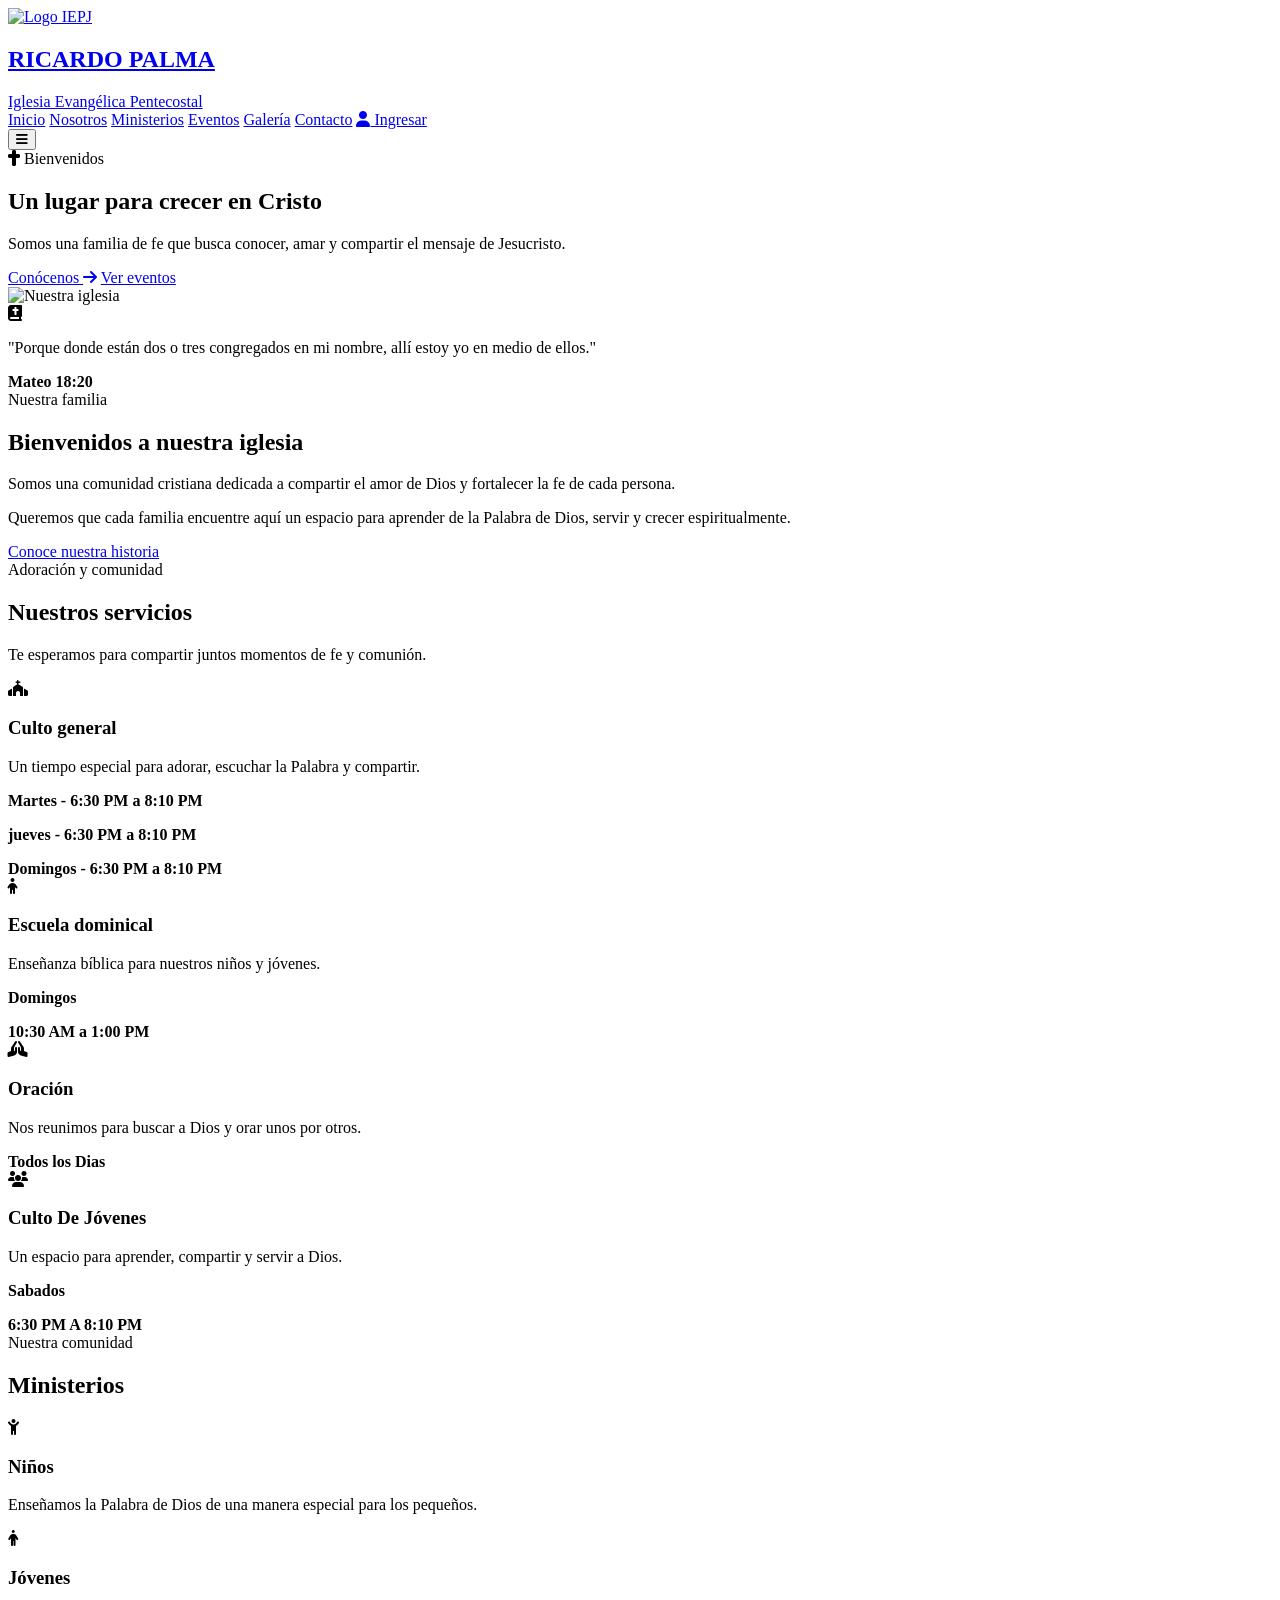
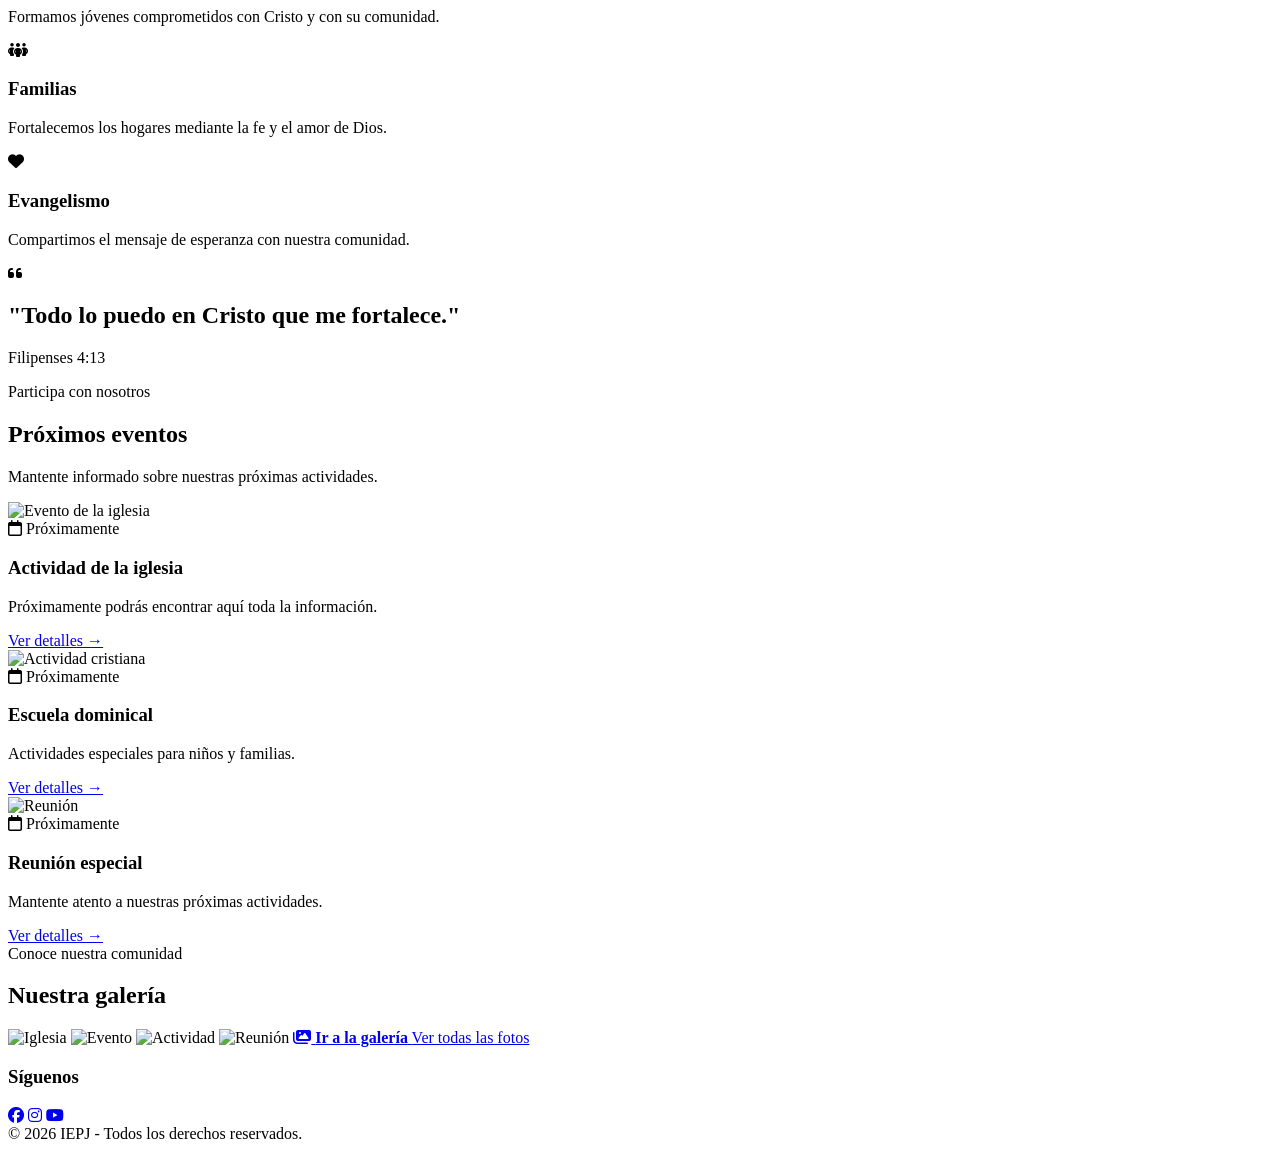
==== index.html @ bd395ccd "Add files via upload" ====
<!DOCTYPE html>
<html lang="es">
<head>
    <meta charset="UTF-8">
    <meta name="viewport" content="width=device-width, initial-scale=1.0">
    <title>IEPJ - Iglesia Evangélica Pentecostal de Jesucristo</title>
    <link rel="stylesheet" href="css/estilos.css">
    <link rel="stylesheet" href="https://cdnjs.cloudflare.com/ajax/libs/font-awesome/6.5.2/css/all.min.css">
</head>
<body>

<header class="header">
    <a href="index.html" class="logo-area">
        <img src="img/logo iepj.png" alt="Logo IEPJ">
        <div>
            <h2>RICARDO PALMA </h2>
            <span>Iglesia Evangélica Pentecostal</span>
        </div>
    </a>
    <nav class="navbar">
        <a href="index.html" class="activo">Inicio</a>
        <a href="nosotros.html">Nosotros</a>
        <a href="ministerios.html">Ministerios</a>
        <a href="eventos.html">Eventos</a>
        <a href="galeria.html">Galería</a>
        <a href="contacto.html">Contacto</a>
        <a href="login.html" class="btn-login"><i class="fa-solid fa-user"></i> Ingresar</a>
    </nav>
    <button class="menu-btn" onclick="abrirMenu()" aria-label="Abrir menú">
        <i class="fa-solid fa-bars"></i>
    </button>
</header>

<section class="hero">
    <div class="hero-contenido">
        <span class="etiqueta"><i class="fa-solid fa-cross"></i> Bienvenidos</span>
        <h1>Un lugar para <span>crecer en Cristo</span></h1>
        <p>Somos una familia de fe que busca conocer, amar y compartir el mensaje de Jesucristo.</p>
        <div class="hero-botones">
            <a href="nosotros.html" class="btn-principal">Conócenos <i class="fa-solid fa-arrow-right"></i></a>
            <a href="eventos.html" class="btn-secundario">Ver eventos</a>
        </div>
    </div>
</section>

<section class="bienvenida">
    <div class="imagen-bienvenida">
        <img src="img/iglesia.jpg" alt="Nuestra iglesia">
        <div class="tarjeta-versiculo">
            <i class="fa-solid fa-book-bible"></i>
            <p>"Porque donde están dos o tres congregados en mi nombre, allí estoy yo en medio de ellos."</p>
            <strong>Mateo 18:20</strong>
        </div>
    </div>
    <div class="texto-bienvenida">
        <span class="subtitulo">Nuestra familia</span>
        <h2>Bienvenidos a nuestra iglesia</h2>
        <p>Somos una comunidad cristiana dedicada a compartir el amor de Dios y fortalecer la fe de cada persona.</p>
        <p>Queremos que cada familia encuentre aquí un espacio para aprender de la Palabra de Dios, servir y crecer espiritualmente.</p>
        <a href="nosotros.html" class="btn-principal">Conoce nuestra historia</a>
    </div>
</section>

<section class="servicios">
    <div class="titulo-seccion">
        <span>Adoración y comunidad</span>
        <h2>Nuestros servicios</h2>
        <p>Te esperamos para compartir juntos momentos de fe y comunión.</p>
    </div>
    <div class="servicios-grid">
        <div class="servicio-card">
            <div class="icono"><i class="fa-solid fa-church"></i></div>
            <h3>Culto general</h3>
            <p>Un tiempo especial para adorar, escuchar la Palabra y compartir.</p>
            <strong>Martes - 6:30 PM a 8:10 PM</strong>
            <p></p>
            <strong>jueves - 6:30 PM a 8:10 PM</strong>
            <p></p>
            <strong>Domingos - 6:30 PM a 8:10 PM</strong>
        </div>
        <div class="servicio-card">
            <div class="icono"><i class="fa-solid fa-child"></i></div>
            <h3>Escuela dominical</h3>
            <p>Enseñanza bíblica para nuestros niños y jóvenes.</p>
            <strong>Domingos</strong>
            <p></p>
            <strong>10:30 AM a 1:00 PM</strong>
        </div>
        <div class="servicio-card">
            <div class="icono"><i class="fa-solid fa-hands-praying"></i></div>
            <h3>Oración</h3>
            <p>Nos reunimos para buscar a Dios y orar unos por otros.</p>
            <strong>Todos los Dias</strong>
        </div>
        <div class="servicio-card">
            <div class="icono"><i class="fa-solid fa-users"></i></div>
            <h3>Culto De Jóvenes</h3>
            <p>Un espacio para aprender, compartir y servir a Dios.</p>
            <strong>Sabados</strong>
            <p></p>
            <strong>6:30 PM A 8:10 PM</strong>
        </div>
    </div>
</section>

<section class="ministerios" id="ministerios">
    <div class="titulo-seccion">
        <span>Nuestra comunidad</span>
        <h2>Ministerios</h2>
    </div>
    <div class="ministerios-grid">
        <div class="ministerio-card">
            <div class="ministerio-icon"><i class="fa-solid fa-child-reaching"></i></div>
            <h3>Niños</h3>
            <p>Enseñamos la Palabra de Dios de una manera especial para los pequeños.</p>
        </div>
        <div class="ministerio-card">
            <div class="ministerio-icon"><i class="fa-solid fa-person"></i></div>
            <h3>Jóvenes</h3>
            <p>Formamos jóvenes comprometidos con Cristo y con su comunidad.</p>
        </div>
        <div class="ministerio-card">
            <div class="ministerio-icon"><i class="fa-solid fa-people-group"></i></div>
            <h3>Familias</h3>
            <p>Fortalecemos los hogares mediante la fe y el amor de Dios.</p>
        </div>
        <div class="ministerio-card">
            <div class="ministerio-icon"><i class="fa-solid fa-heart"></i></div>
            <h3>Evangelismo</h3>
            <p>Compartimos el mensaje de esperanza con nuestra comunidad.</p>
        </div>
    </div>
</section>

<section class="versiculo">
    <div class="versiculo-contenido">
        <i class="fa-solid fa-quote-left"></i>
        <h2>"Todo lo puedo en Cristo que me fortalece."</h2>
        <p>Filipenses 4:13</p>
    </div>
</section>

<section class="eventos" id="eventos">
    <div class="titulo-seccion">
        <span>Participa con nosotros</span>
        <h2>Próximos eventos</h2>
        <p>Mantente informado sobre nuestras próximas actividades.</p>
    </div>
    <div class="eventos-grid">
        <article class="evento-card">
            <img src="img/evento1.jpg" alt="Evento de la iglesia">
            <div class="evento-info">
                <span class="fecha"><i class="fa-regular fa-calendar"></i> Próximamente</span>
                <h3>Actividad de la iglesia</h3>
                <p>Próximamente podrás encontrar aquí toda la información.</p>
                <a href="eventos.html">Ver detalles →</a>
            </div>
        </article>
        <article class="evento-card">
            <img src="img/evento2.jpg" alt="Actividad cristiana">
            <div class="evento-info">
                <span class="fecha"><i class="fa-regular fa-calendar"></i> Próximamente</span>
                <h3>Escuela dominical</h3>
                <p>Actividades especiales para niños y familias.</p>
                <a href="eventos.html">Ver detalles →</a>
            </div>
        </article>
        <article class="evento-card">
            <img src="img/evento3.jpg" alt="Reunión">
            <div class="evento-info">
                <span class="fecha"><i class="fa-regular fa-calendar"></i> Próximamente</span>
                <h3>Reunión especial</h3>
                <p>Mantente atento a nuestras próximas actividades.</p>
                <a href="eventos.html">Ver detalles →</a>
            </div>
        </article>
    </div>
</section>

<section class="galeria" id="galeria">
    <div class="titulo-seccion">
        <span>Conoce nuestra comunidad</span>
        <h2>Nuestra galería</h2>
    </div>
    <div class="galeria-grid">
        <img src="img/iglesia.jpg" alt="Iglesia">
        <img src="img/evento1.jpg" alt="Evento">
        <img src="img/evento2.jpg" alt="Actividad">
        <img src="img/evento3.jpg" alt="Reunión">
        <a href="galeria.html" class="galeria-mas">
            <i class="fa-solid fa-images"></i>
            <strong>Ir a la galería</strong>
            <span>Ver todas las fotos</span>
        </a>
    </div>
</section>


<footer>
    <div class="footer-contenido">
        
       
        <div class="footer-redes">
            <h3>Síguenos</h3>
            <div>
                <a href="#" aria-label="Facebook"><i class="fa-brands fa-facebook"></i></a>
                <a href="#" aria-label="Instagram"><i class="fa-brands fa-instagram"></i></a>
                <a href="#" aria-label="YouTube"><i class="fa-brands fa-youtube"></i></a>
            </div>
        </div>
    </div>
    <div class="copyright">© 2026 IEPJ - Todos los derechos reservados.</div>
</footer>

<script src="js/script.js"></script>
</body>
</html>
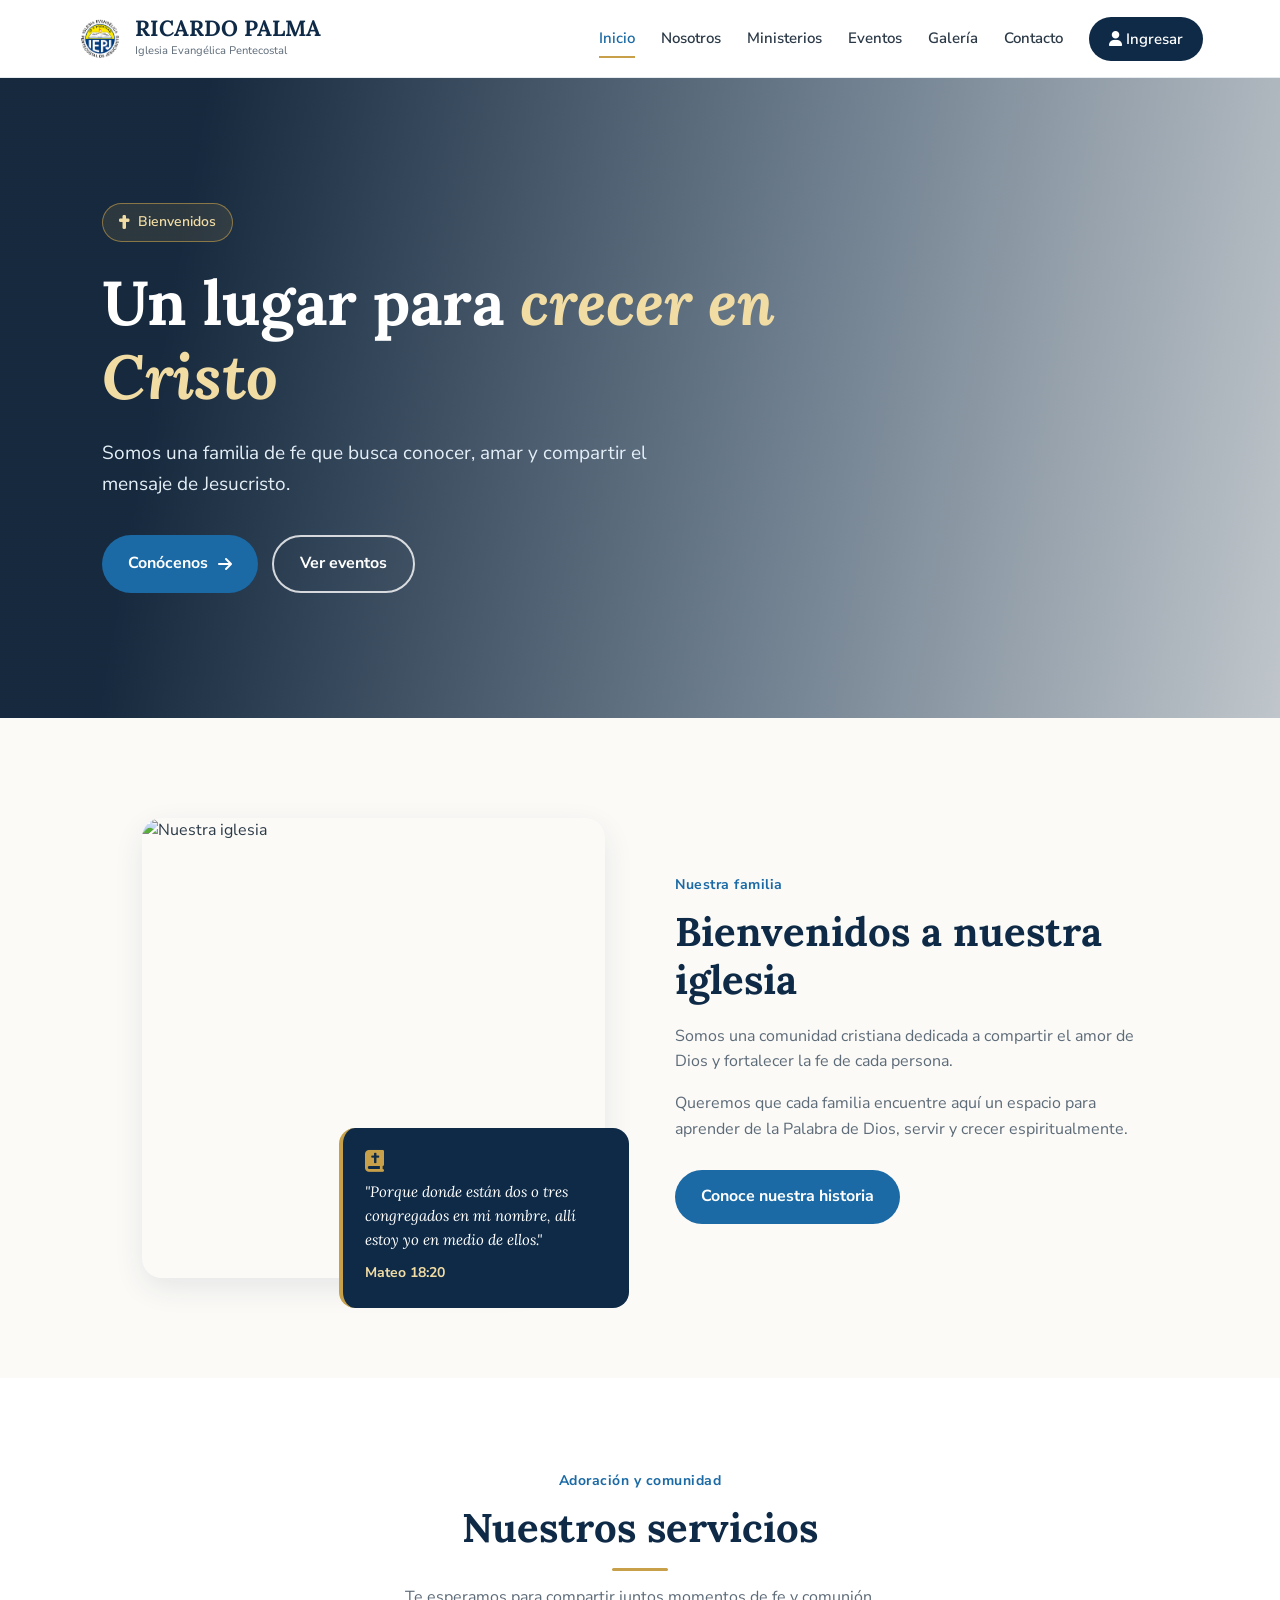
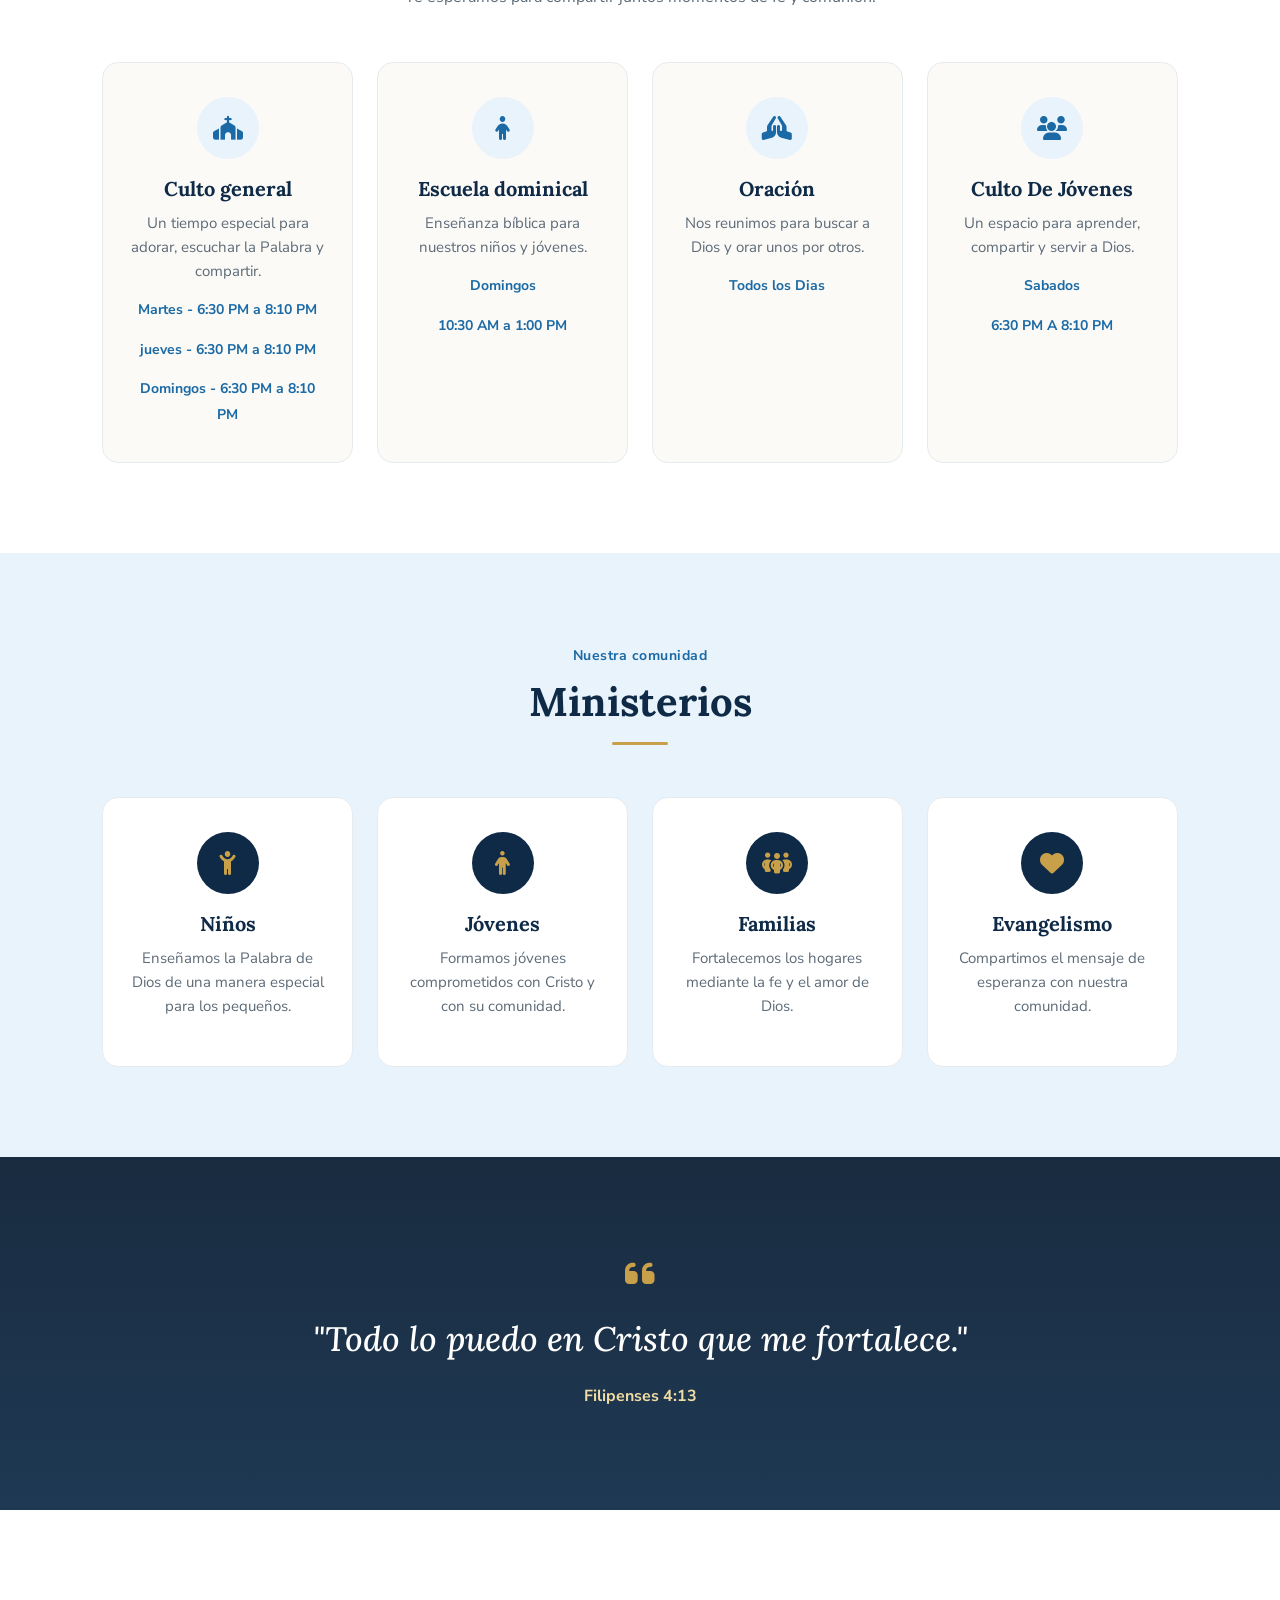
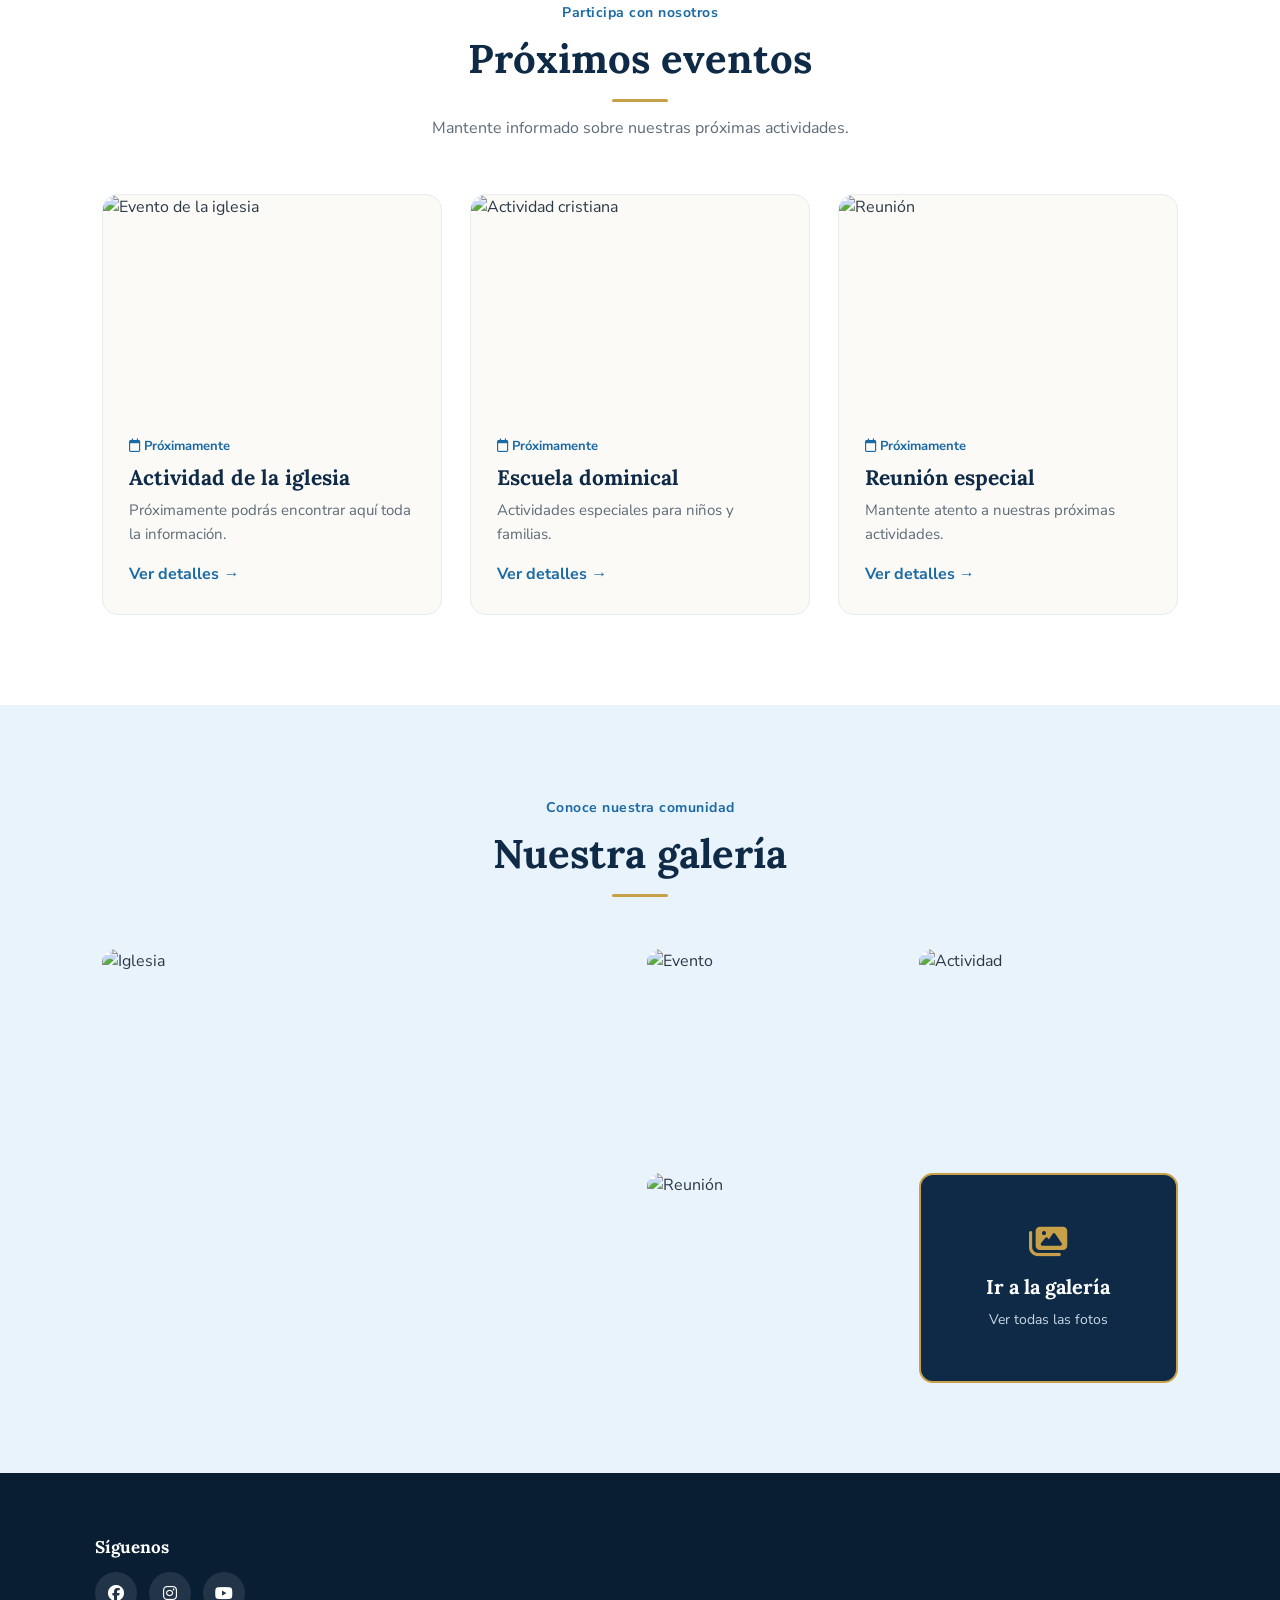
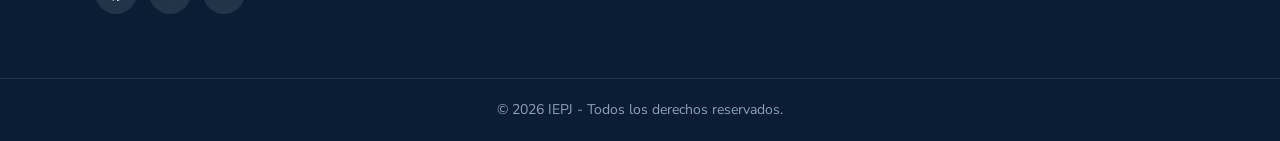
==== commit 02b0a781: "Update index.html" ====
--- a/index.html
+++ b/index.html
@@ -20,7 +20,7 @@
     <nav class="navbar">
         <a href="index.html" class="activo">Inicio</a>
         <a href="nosotros.html">Nosotros</a>
-        <a href="ministerios.html">Ministerios</a>
+        <a href="ministerio.html">Ministerios</a>
         <a href="eventos.html">Eventos</a>
         <a href="galeria.html">Galería</a>
         <a href="contacto.html">Contacto</a>
@@ -214,4 +214,4 @@
 
 <script src="js/script.js"></script>
 </body>
-</html>+</html>
--- a/css/estilos.css
+++ b/css/estilos.css
@@ -0,0 +1,228 @@
+@import url("https://fonts.googleapis.com/css2?family=Lora:wght@500;600;700&family=Nunito+Sans:wght@400;600;700&display=swap");
+
+:root {
+    --navy: #0e2a47;
+    --azul: #1b6aa5;
+    --cielo: #e9f3fb;
+    --oro: #c8a04a;
+    --texto: #2b3947;
+    --suave: #5d6b78;
+    --fondo: #fbfaf7;
+    --serif: "Lora", Georgia, serif;
+    --sans: "Nunito Sans", Arial, sans-serif;
+    --sombra: 0 10px 30px rgba(14, 42, 71, .09);
+}
+
+* { margin: 0; padding: 0; box-sizing: border-box; }
+html { scroll-behavior: smooth; scroll-padding-top: 90px; }
+body { font-family: var(--sans); background: var(--fondo); color: var(--texto); line-height: 1.6; }
+img { max-width: 100%; display: block; }
+a { text-decoration: none; color: inherit; }
+h1, h2, h3, footer h2, footer h3 { font-family: var(--serif); color: var(--navy); line-height: 1.2; }
+:focus-visible { outline: 3px solid var(--oro); outline-offset: 3px; }
+
+/* ===== HEADER ===== */
+.header {
+    position: sticky; top: 0; z-index: 1000;
+    height: 78px; padding: 0 6%;
+    display: flex; align-items: center; justify-content: space-between;
+    background: rgba(255, 255, 255, .96);
+    backdrop-filter: blur(8px);
+    border-bottom: 1px solid #e6ebf0;
+    transition: box-shadow .3s;
+}
+.header.scroll { box-shadow: 0 6px 24px rgba(14, 42, 71, .1); }
+.logo-area, .logo { display: flex; align-items: center; gap: 12px; }
+.logo-area img, .logo img { width: 46px; height: 46px; object-fit: contain; }
+.logo-area h2, .logo strong { font-family: var(--serif); font-size: 22px; color: var(--navy); display: block; line-height: 1; }
+.logo-area span, .logo span { font-size: 11px; color: var(--suave); display: block; margin-top: 3px; }
+
+.navbar, nav { display: flex; align-items: center; gap: 26px; }
+nav a { font-size: 15px; font-weight: 600; color: var(--texto); padding: 6px 0; border-bottom: 2px solid transparent; transition: .25s; }
+nav a:hover, nav a.activo { color: var(--azul); border-bottom-color: var(--oro); }
+nav a.btn-login { background: var(--navy); color: #fff; padding: 10px 20px; border-radius: 999px; border: 0; }
+nav a.btn-login:hover { background: var(--azul); color: #fff; }
+.menu-btn { display: none; border: 0; background: none; font-size: 26px; color: var(--navy); cursor: pointer; }
+
+/* ===== BOTONES ===== */
+.btn-principal, .btn-secundario, .btn-blanco {
+    display: inline-flex; align-items: center; gap: 10px;
+    padding: 14px 26px; border-radius: 999px; font-weight: 700; cursor: pointer; transition: .25s;
+}
+.btn-principal { background: var(--azul); color: #fff; border: 0; }
+.btn-principal:hover { background: var(--navy); transform: translateY(-2px); }
+.btn-secundario { border: 2px solid rgba(255, 255, 255, .8); color: #fff; }
+.btn-secundario:hover { background: #fff; color: var(--navy); }
+.btn-blanco { background: #fff; color: var(--navy); }
+.btn-blanco:hover { background: var(--oro); color: #fff; }
+
+/* ===== HERO ===== */
+.hero {
+    min-height: 640px; display: flex; align-items: center; padding: 100px 8%;
+    background: linear-gradient(100deg, rgba(8, 28, 50, .94) 15%, rgba(14, 42, 71, .6) 60%, rgba(14, 42, 71, .25)),
+                url("../img/portada.jpg") center / cover;
+}
+.hero-contenido { max-width: 700px; color: #fff; animation: entrada .9s ease both; }
+.etiqueta { display: inline-flex; align-items: center; gap: 8px; padding: 7px 16px; border-radius: 999px; font-size: 14px; font-weight: 600; color: #f1dca4; border: 1px solid rgba(200, 160, 74, .6); background: rgba(200, 160, 74, .12); }
+.hero h1 { color: #fff; font-size: clamp(38px, 6vw, 62px); margin: 24px 0; }
+.hero h1 span { color: #f1dca4; font-style: italic; }
+.hero p { font-size: 19px; max-width: 580px; color: #e4eef7; }
+.hero-botones { display: flex; flex-wrap: wrap; gap: 14px; margin-top: 36px; }
+@keyframes entrada { from { opacity: 0; transform: translateY(24px); } to { opacity: 1; transform: none; } }
+
+/* ===== TÍTULOS DE SECCIÓN ===== */
+.titulo-seccion { max-width: 720px; margin: 0 auto 52px; text-align: center; }
+.titulo-seccion span, .subtitulo { color: var(--azul); font-weight: 700; font-size: 14px; letter-spacing: .5px; }
+.titulo-seccion h2 { font-size: clamp(30px, 4vw, 40px); margin: 10px 0 14px; }
+.titulo-seccion h2::after { content: ""; display: block; width: 56px; height: 3px; background: var(--oro); margin: 16px auto 0; border-radius: 2px; }
+.titulo-seccion p { color: var(--suave); }
+
+.servicios, .ministerios, .eventos, .galeria, .seccion { padding: 90px 8%; }
+.servicios, .eventos { background: #fff; }
+.ministerios, .galeria { background: var(--cielo); }
+
+/* ===== BIENVENIDA / NOSOTROS ===== */
+.bienvenida { max-width: 1200px; margin: auto; padding: 100px 8%; display: grid; grid-template-columns: 1fr 1fr; gap: 70px; align-items: center; }
+.imagen-bienvenida { position: relative; }
+.imagen-bienvenida > img { width: 100%; height: 460px; object-fit: cover; border-radius: 20px 20px 90px 20px; box-shadow: var(--sombra); }
+.tarjeta-versiculo { position: absolute; right: -24px; bottom: -30px; max-width: 290px; padding: 22px; background: var(--navy); color: #fff; border-radius: 16px; border-left: 4px solid var(--oro); }
+.tarjeta-versiculo i { color: var(--oro); font-size: 22px; margin-bottom: 8px; }
+.tarjeta-versiculo p { font-family: var(--serif); font-style: italic; font-size: 15px; margin-bottom: 8px; }
+.tarjeta-versiculo strong { color: #f1dca4; font-size: 14px; }
+.texto-bienvenida h2 { font-size: clamp(30px, 4vw, 40px); margin: 10px 0 20px; }
+.texto-bienvenida p { color: var(--suave); margin-bottom: 16px; max-width: 520px; }
+.texto-bienvenida .btn-principal { margin-top: 12px; }
+
+/* ===== SERVICIOS ===== */
+.servicios-grid, .ministerios-grid { max-width: 1150px; margin: auto; display: grid; grid-template-columns: repeat(4, 1fr); gap: 24px; }
+.servicio-card, .ministerio-card { background: var(--fondo); padding: 34px 26px; border-radius: 16px; border: 1px solid #e6ebf0; text-align: center; transition: .3s; }
+.ministerio-card { background: #fff; }
+.servicio-card:hover, .ministerio-card:hover { transform: translateY(-6px); box-shadow: var(--sombra); border-color: var(--oro); }
+.icono, .ministerio-icon, .icono-ministerio { display: flex; align-items: center; justify-content: center; width: 62px; height: 62px; margin: 0 auto 18px; border-radius: 50%; background: var(--cielo); color: var(--azul); font-size: 24px; }
+.ministerio-card .ministerio-icon { background: var(--navy); color: var(--oro); }
+.servicio-card h3, .ministerio-card h3 { font-size: 20px; margin-bottom: 10px; }
+.servicio-card p, .ministerio-card p { color: var(--suave); font-size: 15px; margin-bottom: 14px; }
+.servicio-card strong { color: var(--azul); font-size: 14px; }
+
+/* ===== VERSÍCULO ===== */
+.versiculo { padding: 100px 8%; text-align: center; color: #fff; background: linear-gradient(rgba(8, 28, 50, .93), rgba(14, 42, 71, .93)), url("../img/iglesia.jpg") center / cover fixed; }
+.versiculo-contenido, .versiculo > h2 { max-width: 840px; margin-inline: auto; }
+.versiculo i { font-size: 34px; color: var(--oro); margin-bottom: 22px; }
+.versiculo h2 { color: #fff; font-size: clamp(24px, 3.5vw, 34px); font-style: italic; font-weight: 500; line-height: 1.5; }
+.versiculo p { margin-top: 20px; color: #f1dca4; font-weight: 700; }
+
+/* ===== EVENTOS ===== */
+.eventos-grid { max-width: 1150px; margin: auto; display: grid; grid-template-columns: repeat(3, 1fr); gap: 28px; }
+.evento-card { background: var(--fondo); border-radius: 16px; overflow: hidden; border: 1px solid #e6ebf0; transition: .3s; display: flex; flex-direction: column; }
+.evento-card:hover { box-shadow: var(--sombra); transform: translateY(-5px); }
+.evento-card img { width: 100%; height: 215px; object-fit: cover; }
+.evento-info { padding: 26px; display: flex; flex-direction: column; flex: 1; }
+.fecha { color: var(--azul); font-size: 13px; font-weight: 700; }
+.evento-info h3 { font-size: 21px; margin: 8px 0; }
+.evento-info p { color: var(--suave); font-size: 15px; margin-bottom: 16px; }
+.evento-info a { margin-top: auto; color: var(--azul); font-weight: 700; }
+.evento-info a:hover { color: var(--navy); }
+
+/* ===== GALERÍA ===== */
+.galeria-grid { max-width: 1150px; margin: auto; display: grid; grid-template-columns: repeat(4, 1fr); grid-auto-rows: 210px; gap: 14px; }
+.galeria-grid img { width: 100%; height: 100%; object-fit: cover; border-radius: 14px; transition: .35s; }
+.galeria-grid img:first-child { grid-column: span 2; grid-row: span 2; }
+.galeria-grid img:hover { transform: scale(1.02); box-shadow: var(--sombra); }
+
+/* ===== CONTACTO ===== */
+.contacto { padding: 90px 8%; background: var(--navy); color: #fff; }
+.contacto-contenido { max-width: 1100px; margin: auto; display: grid; grid-template-columns: 1fr 1fr; gap: 60px; align-items: center; }
+.contacto .subtitulo { color: var(--oro); }
+.contacto h2 { color: #fff; font-size: clamp(30px, 4vw, 40px); margin: 10px 0 16px; }
+.contacto p { color: #c9d8e6; max-width: 480px; }
+.contacto-datos { display: grid; gap: 14px; }
+.contacto-datos > div { display: flex; align-items: center; gap: 16px; padding: 16px 20px; border-radius: 14px; background: rgba(255, 255, 255, .07); border: 1px solid rgba(255, 255, 255, .12); }
+.contacto-datos i { width: 42px; height: 42px; flex-shrink: 0; display: flex; align-items: center; justify-content: center; border-radius: 50%; background: var(--oro); color: var(--navy); }
+
+/* ===== PÁGINA DE MINISTERIOS ===== */
+.titulo-pagina { min-height: 380px; display: flex; align-items: center; justify-content: center; text-align: center; padding: 80px 20px; color: #fff; background: linear-gradient(rgba(8, 28, 50, .88), rgba(14, 42, 71, .8)), url("../img/iglesia.jpg") center / cover; }
+.titulo-pagina > div { max-width: 780px; animation: entrada .9s ease both; }
+.titulo-pagina span { color: #f1dca4; font-weight: 700; }
+.titulo-pagina h1 { color: #fff; font-size: clamp(36px, 6vw, 54px); margin: 14px 0; }
+.titulo-pagina p { font-size: 18px; color: #e4eef7; }
+.grid-ministerios { max-width: 1200px; margin: auto; display: grid; grid-template-columns: repeat(4, 1fr); gap: 26px; }
+.card-ministerio { display: flex; flex-direction: column; background: #fff; border-radius: 16px; overflow: hidden; border: 1px solid #e6ebf0; transition: .3s; }
+.card-ministerio:hover { transform: translateY(-6px); box-shadow: var(--sombra); }
+.card-ministerio > img { width: 100%; height: 200px; object-fit: cover; }
+.card-ministerio > div { padding: 24px; display: flex; flex-direction: column; flex: 1; }
+.icono-ministerio { width: 48px; height: 48px; margin: 0 0 14px; font-size: 19px; }
+.card-ministerio h3 { font-size: 19px; margin-bottom: 10px; }
+.card-ministerio p { color: var(--suave); font-size: 15px; margin-bottom: 18px; }
+.card-ministerio a { margin-top: auto; color: var(--azul); font-weight: 700; }
+.card-ministerio a:hover { color: var(--navy); }
+.llamada { padding: 90px 20px; text-align: center; color: #fff; background: linear-gradient(135deg, var(--navy), var(--azul)); }
+.llamada h2 { color: #fff; font-size: clamp(28px, 4vw, 38px); margin-bottom: 12px; }
+.llamada p { margin-bottom: 28px; font-size: 18px; color: #e4eef7; }
+
+/* ===== FOOTER ===== */
+footer { background: #091d33; color: #fff; }
+.footer-contenido, .footer-grid { max-width: 1150px; margin: auto; padding: 64px 30px; display: grid; grid-template-columns: 2fr 1fr 1fr; gap: 50px; }
+footer h2, footer h3 { color: #fff; font-size: 24px; margin-bottom: 14px; }
+footer h4 { margin-bottom: 14px; }
+footer h3.sub, .footer-links h3, .footer-redes h3 { font-size: 17px; }
+footer p, .footer-links a, .footer-grid a { color: #b7c7d7; }
+.footer-links a, .footer-grid a { display: block; margin-bottom: 10px; transition: .25s; }
+.footer-links a:hover, .footer-grid a:hover { color: var(--oro); }
+.footer-redes div { display: flex; gap: 12px; }
+.footer-redes a { width: 42px; height: 42px; display: flex; align-items: center; justify-content: center; border-radius: 50%; background: rgba(255, 255, 255, .1); color: #fff; transition: .25s; }
+.footer-redes a:hover { background: var(--oro); color: var(--navy); }
+.copyright, .footer-bottom { padding: 20px; text-align: center; font-size: 14px; color: #8fa3b6; border-top: 1px solid rgba(255, 255, 255, .1); }
+
+/* ===== RESPONSIVE ===== */
+@media (max-width: 1100px) {
+    .servicios-grid, .ministerios-grid, .grid-ministerios { grid-template-columns: repeat(2, 1fr); }
+    .navbar, nav { gap: 18px; }
+}
+@media (max-width: 900px) {
+    .menu-btn { display: block; }
+    .navbar, nav { display: none; position: absolute; top: 78px; left: 0; width: 100%; padding: 24px 6%; gap: 18px; flex-direction: column; align-items: flex-start; background: #fff; border-bottom: 1px solid #e6ebf0; box-shadow: 0 14px 24px rgba(14, 42, 71, .1); }
+    .navbar.mostrar, nav.mostrar { display: flex; }
+    .bienvenida, .contacto-contenido { grid-template-columns: 1fr; gap: 50px; }
+    .imagen-bienvenida > img { height: 340px; }
+    .tarjeta-versiculo { right: 10px; bottom: -34px; }
+    .eventos-grid { grid-template-columns: 1fr; }
+    .footer-contenido, .footer-grid { grid-template-columns: 1fr; gap: 34px; }
+    .versiculo { background-attachment: scroll; }
+}
+@media (max-width: 600px) {
+    .header { padding: 0 20px; }
+    .logo-area span, .logo span { display: none; }
+    .hero { padding: 80px 24px; min-height: 560px; }
+    .hero p { font-size: 17px; }
+    .servicios, .ministerios, .eventos, .galeria, .seccion, .contacto { padding: 64px 20px; }
+    .bienvenida { padding: 64px 20px; }
+    .servicios-grid, .ministerios-grid, .grid-ministerios { grid-template-columns: 1fr; }
+    .galeria-grid { grid-template-columns: 1fr 1fr; grid-auto-rows: 150px; }
+}
+@media (prefers-reduced-motion: reduce) {
+    * { animation: none !important; transition: none !important; scroll-behavior: auto !important; }
+}
+
+/* ===== HERO DE PÁGINAS INTERNAS ===== */
+.hero-interna { min-height: 380px; padding: 80px 8%; }
+.hero-interna h1 { margin: 20px 0 14px; }
+
+/* ===== GALERÍA: CUADRO "IR A LA GALERÍA" (INICIO) ===== */
+.galeria-mas { display: flex; flex-direction: column; align-items: center; justify-content: center; gap: 6px; text-align: center; padding: 16px; border-radius: 14px; background: var(--navy); color: #fff; border: 2px solid var(--oro); transition: .3s; }
+.galeria-mas i { font-size: 34px; color: var(--oro); margin-bottom: 6px; }
+.galeria-mas strong { font-family: var(--serif); font-size: 20px; }
+.galeria-mas span { font-size: 14px; color: #c9d8e6; }
+.galeria-mas:hover { background: var(--azul); transform: translateY(-4px); box-shadow: var(--sombra); }
+
+/* ===== PÁGINA GALERÍA ===== */
+.galeria-pagina { max-width: 1200px; margin: auto; columns: 3 280px; column-gap: 18px; }
+.galeria-pagina figure { position: relative; break-inside: avoid; margin-bottom: 18px; overflow: hidden; border-radius: 14px; cursor: zoom-in; background: #fff; }
+.galeria-pagina img { width: 100%; height: auto; transition: transform .4s; }
+.galeria-pagina figure:hover img { transform: scale(1.04); }
+.galeria-pagina figcaption { position: absolute; left: 0; right: 0; bottom: 0; padding: 30px 16px 12px; color: #fff; font-size: 14px; font-weight: 600; background: linear-gradient(transparent, rgba(8, 28, 50, .85)); opacity: 0; transition: .3s; }
+.galeria-pagina figure:hover figcaption { opacity: 1; }
+
+.visor { position: fixed; inset: 0; z-index: 2000; display: none; align-items: center; justify-content: center; padding: 30px; background: rgba(8, 28, 50, .92); }
+.visor.abierto { display: flex; }
+.visor img { max-width: 100%; max-height: 90vh; border-radius: 10px; box-shadow: 0 20px 60px rgba(0, 0, 0, .5); }
+.visor-cerrar { position: absolute; top: 20px; right: 24px; border: 0; background: none; color: #fff; font-size: 30px; cursor: pointer; }
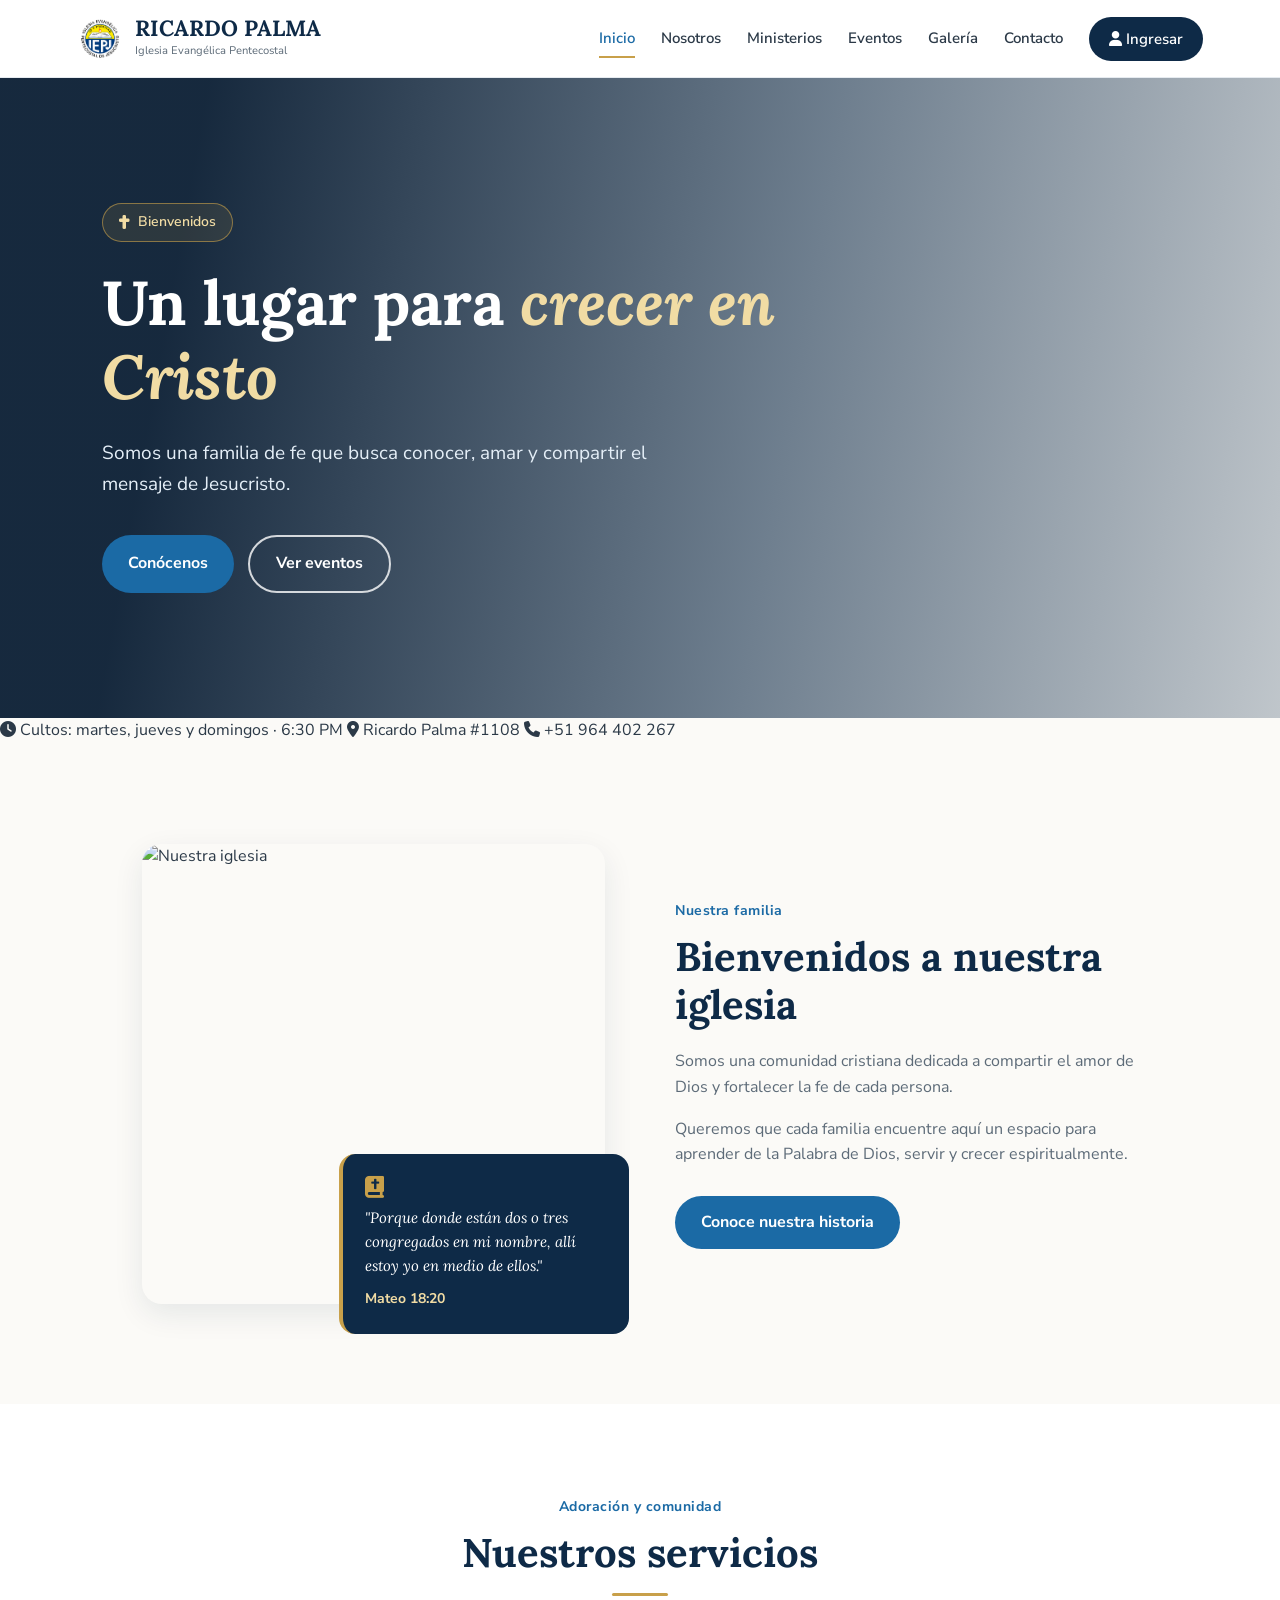
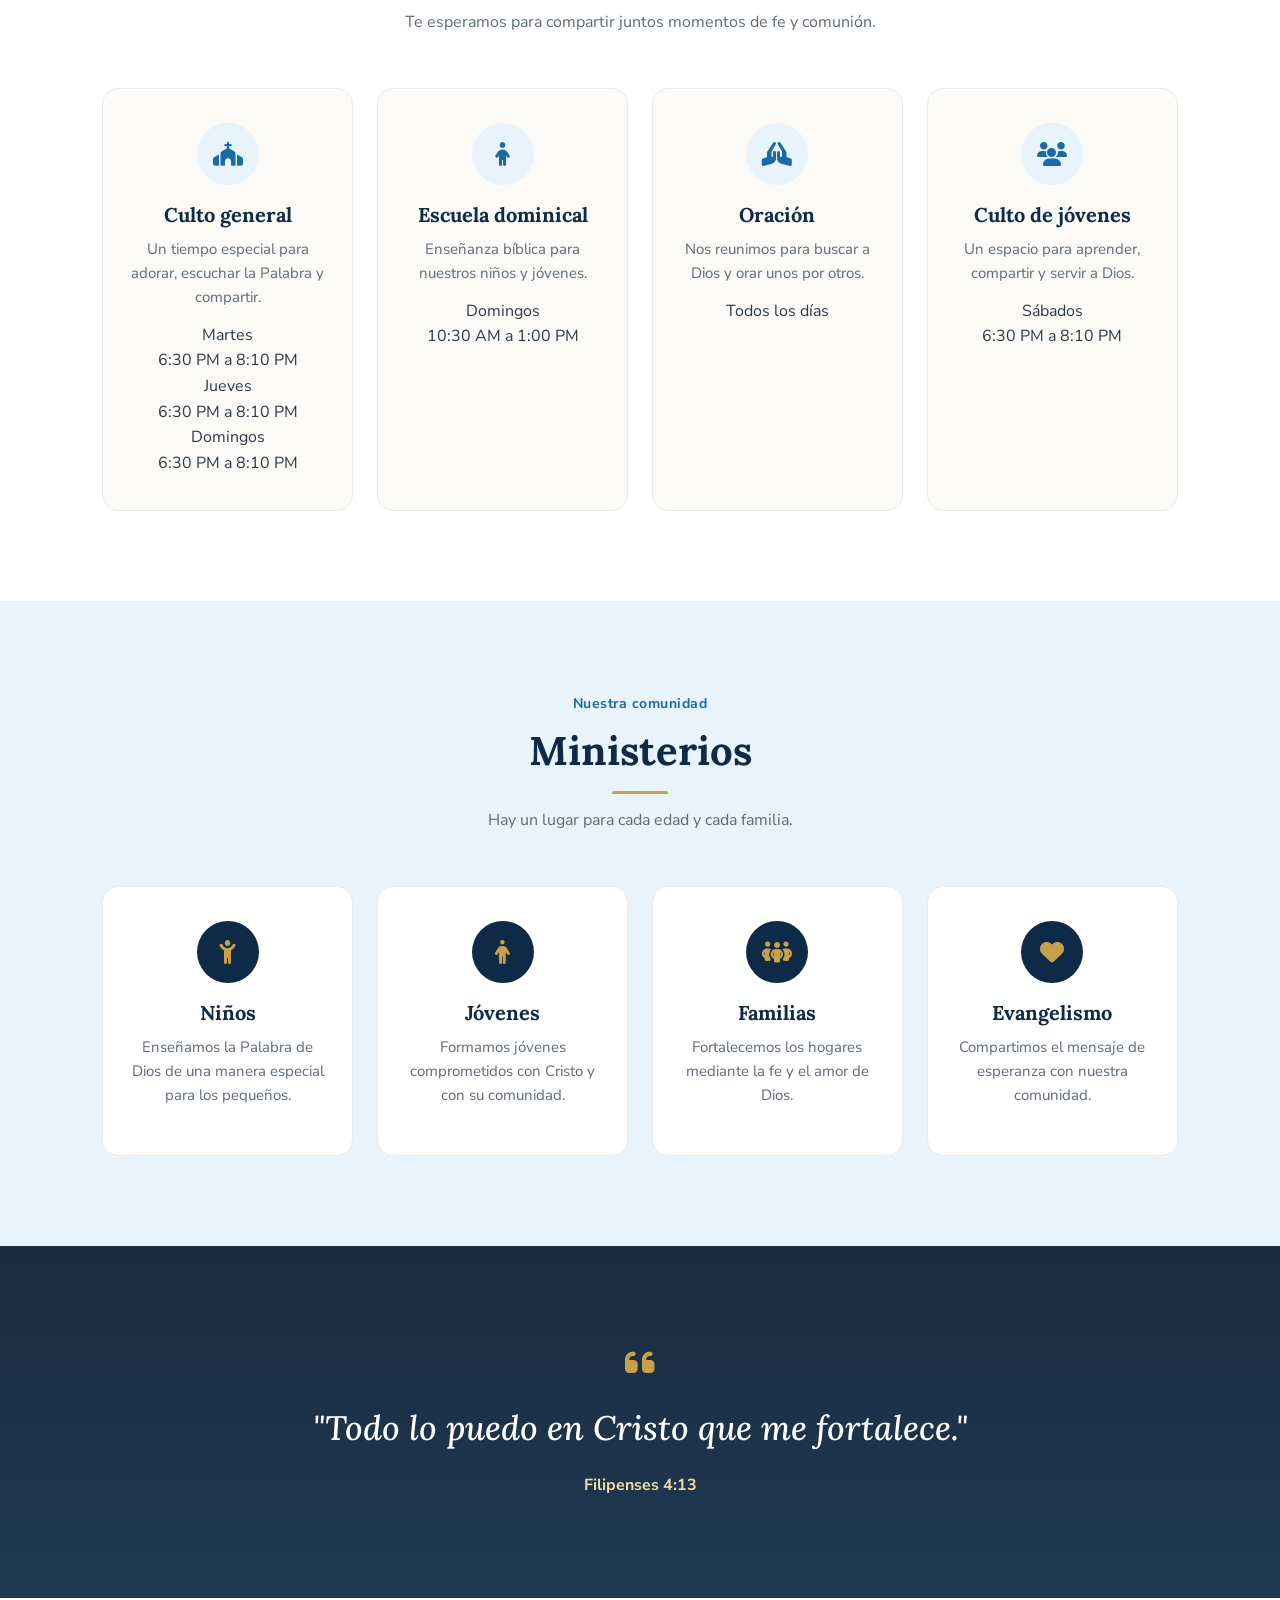
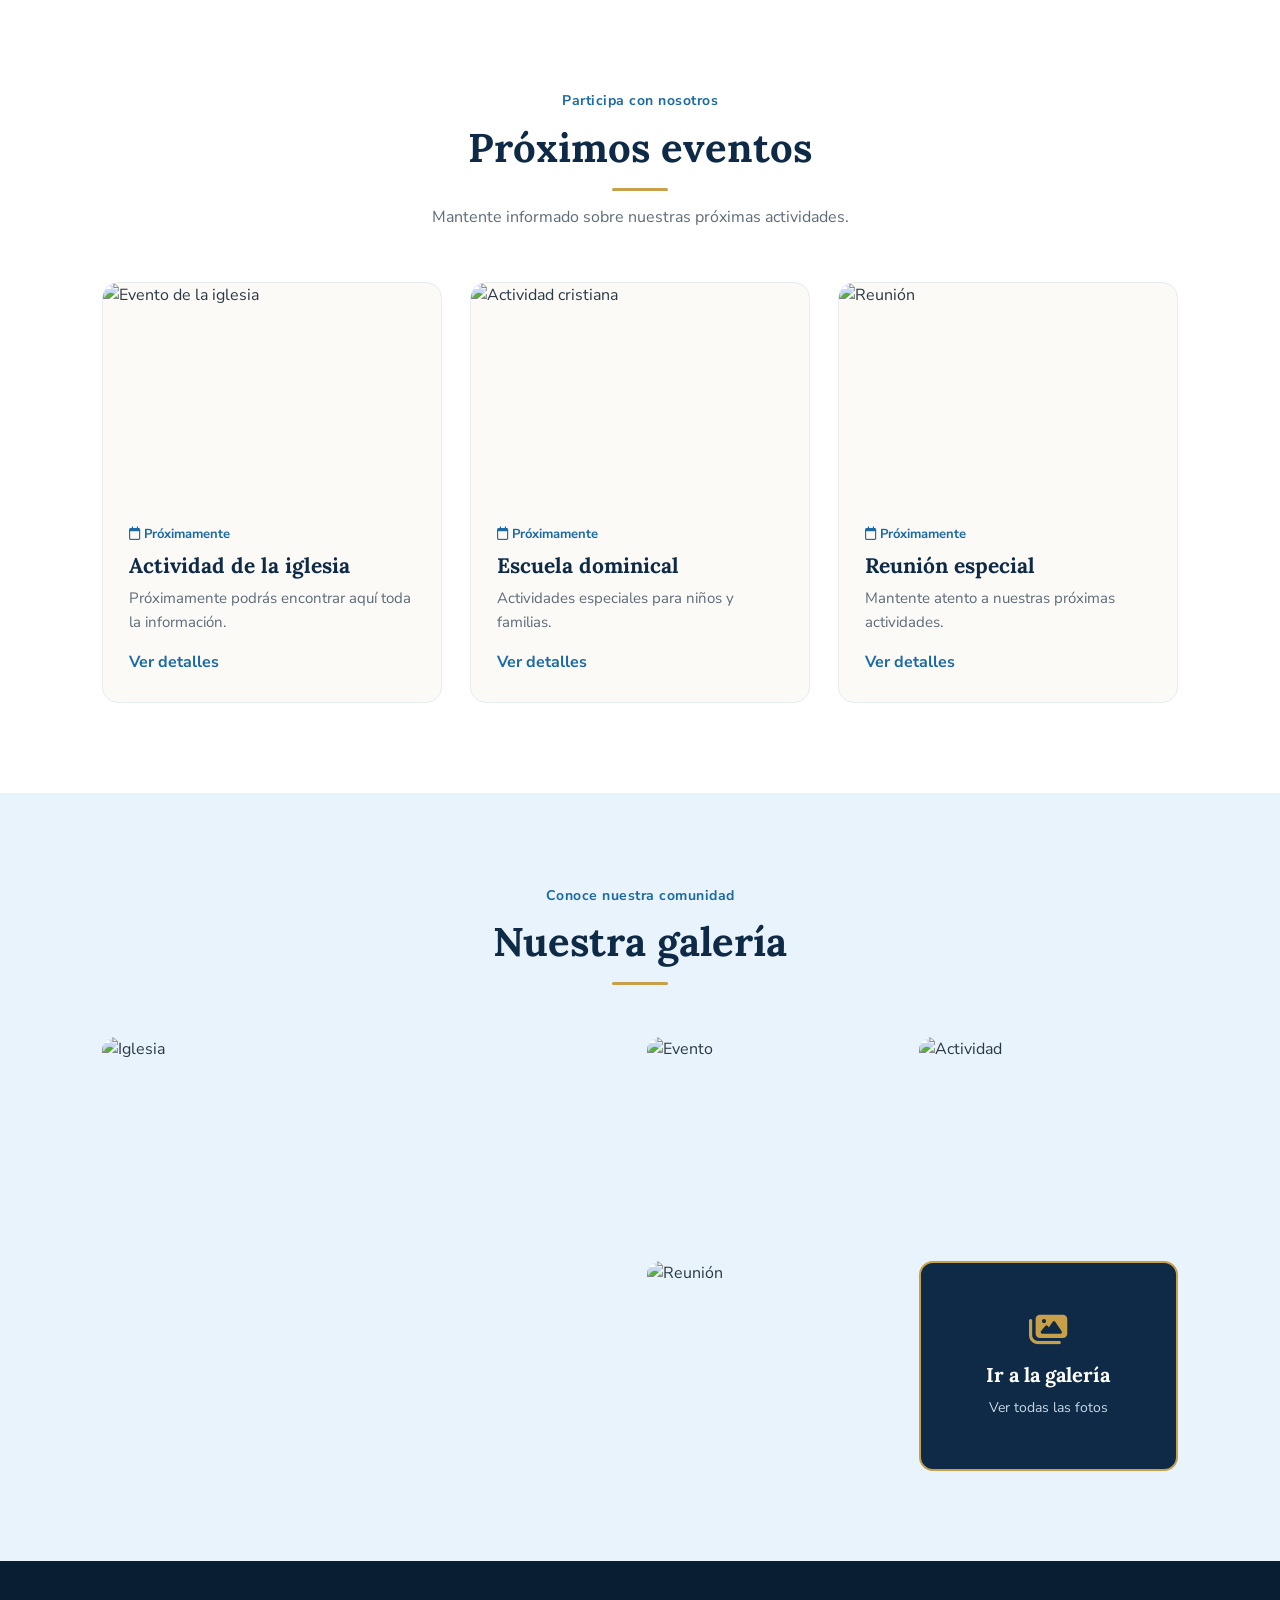
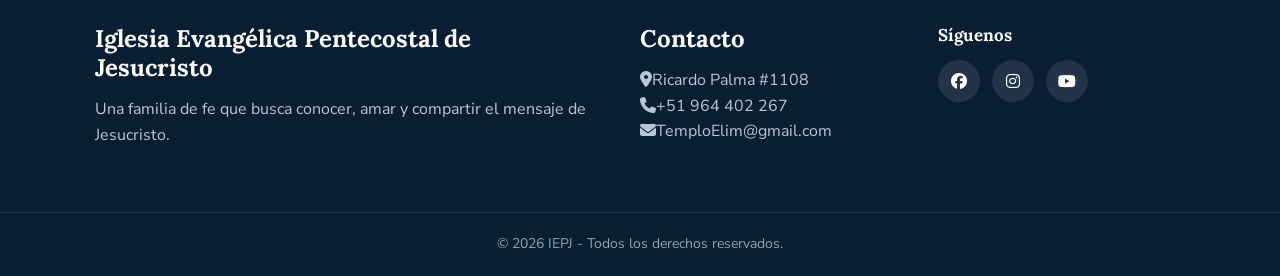
==== commit 53513365: "Add files via upload" ====
--- a/index.html
+++ b/index.html
@@ -3,6 +3,7 @@
 <head>
     <meta charset="UTF-8">
     <meta name="viewport" content="width=device-width, initial-scale=1.0">
+    <meta name="description" content="Iglesia Evangélica Pentecostal de Jesucristo, Ricardo Palma. Cultos, ministerios, eventos y galería.">
     <title>IEPJ - Iglesia Evangélica Pentecostal de Jesucristo</title>
     <link rel="stylesheet" href="css/estilos.css">
     <link rel="stylesheet" href="https://cdnjs.cloudflare.com/ajax/libs/font-awesome/6.5.2/css/all.min.css">
@@ -13,12 +14,12 @@
     <a href="index.html" class="logo-area">
         <img src="img/logo iepj.png" alt="Logo IEPJ">
         <div>
-            <h2>RICARDO PALMA </h2>
+            <h2>RICARDO PALMA</h2>
             <span>Iglesia Evangélica Pentecostal</span>
         </div>
     </a>
-    <nav class="navbar">
-        <a href="index.html" class="activo">Inicio</a>
+    <nav class="navbar" id="menuPrincipal">
+        <a href="index.html" class="activo" aria-current="page">Inicio</a>
         <a href="nosotros.html">Nosotros</a>
         <a href="ministerio.html">Ministerios</a>
         <a href="eventos.html">Eventos</a>
@@ -26,7 +27,7 @@
         <a href="contacto.html">Contacto</a>
         <a href="login.html" class="btn-login"><i class="fa-solid fa-user"></i> Ingresar</a>
     </nav>
-    <button class="menu-btn" onclick="abrirMenu()" aria-label="Abrir menú">
+    <button class="menu-btn" onclick="abrirMenu()" aria-label="Abrir menú" aria-controls="menuPrincipal">
         <i class="fa-solid fa-bars"></i>
     </button>
 </header>
@@ -37,11 +38,17 @@
         <h1>Un lugar para <span>crecer en Cristo</span></h1>
         <p>Somos una familia de fe que busca conocer, amar y compartir el mensaje de Jesucristo.</p>
         <div class="hero-botones">
-            <a href="nosotros.html" class="btn-principal">Conócenos <i class="fa-solid fa-arrow-right"></i></a>
+            <a href="nosotros.html" class="btn-principal">Conócenos</a>
             <a href="eventos.html" class="btn-secundario">Ver eventos</a>
         </div>
     </div>
 </section>
+
+<div class="franja">
+    <span><i class="fa-solid fa-clock"></i> Cultos: martes, jueves y domingos · 6:30 PM</span>
+    <span><i class="fa-solid fa-location-dot"></i> Ricardo Palma #1108</span>
+    <span><i class="fa-solid fa-phone"></i> +51 964 402 267</span>
+</div>
 
 <section class="bienvenida">
     <div class="imagen-bienvenida">
@@ -72,33 +79,35 @@
             <div class="icono"><i class="fa-solid fa-church"></i></div>
             <h3>Culto general</h3>
             <p>Un tiempo especial para adorar, escuchar la Palabra y compartir.</p>
-            <strong>Martes - 6:30 PM a 8:10 PM</strong>
-            <p></p>
-            <strong>jueves - 6:30 PM a 8:10 PM</strong>
-            <p></p>
-            <strong>Domingos - 6:30 PM a 8:10 PM</strong>
+            <dl class="horario">
+                <div><dt>Martes</dt><dd>6:30 PM a 8:10 PM</dd></div>
+                <div><dt>Jueves</dt><dd>6:30 PM a 8:10 PM</dd></div>
+                <div><dt>Domingos</dt><dd>6:30 PM a 8:10 PM</dd></div>
+            </dl>
         </div>
         <div class="servicio-card">
             <div class="icono"><i class="fa-solid fa-child"></i></div>
             <h3>Escuela dominical</h3>
             <p>Enseñanza bíblica para nuestros niños y jóvenes.</p>
-            <strong>Domingos</strong>
-            <p></p>
-            <strong>10:30 AM a 1:00 PM</strong>
+            <dl class="horario">
+                <div><dt>Domingos</dt><dd>10:30 AM a 1:00 PM</dd></div>
+            </dl>
         </div>
         <div class="servicio-card">
             <div class="icono"><i class="fa-solid fa-hands-praying"></i></div>
             <h3>Oración</h3>
             <p>Nos reunimos para buscar a Dios y orar unos por otros.</p>
-            <strong>Todos los Dias</strong>
+            <dl class="horario">
+                <div><dt>Todos los días</dt><dd></dd></div>
+            </dl>
         </div>
         <div class="servicio-card">
             <div class="icono"><i class="fa-solid fa-users"></i></div>
-            <h3>Culto De Jóvenes</h3>
+            <h3>Culto de jóvenes</h3>
             <p>Un espacio para aprender, compartir y servir a Dios.</p>
-            <strong>Sabados</strong>
-            <p></p>
-            <strong>6:30 PM A 8:10 PM</strong>
+            <dl class="horario">
+                <div><dt>Sábados</dt><dd>6:30 PM a 8:10 PM</dd></div>
+            </dl>
         </div>
     </div>
 </section>
@@ -107,6 +116,7 @@
     <div class="titulo-seccion">
         <span>Nuestra comunidad</span>
         <h2>Ministerios</h2>
+        <p>Hay un lugar para cada edad y cada familia.</p>
     </div>
     <div class="ministerios-grid">
         <div class="ministerio-card">
@@ -153,7 +163,7 @@
                 <span class="fecha"><i class="fa-regular fa-calendar"></i> Próximamente</span>
                 <h3>Actividad de la iglesia</h3>
                 <p>Próximamente podrás encontrar aquí toda la información.</p>
-                <a href="eventos.html">Ver detalles →</a>
+                <a href="eventos.html">Ver detalles</a>
             </div>
         </article>
         <article class="evento-card">
@@ -162,7 +172,7 @@
                 <span class="fecha"><i class="fa-regular fa-calendar"></i> Próximamente</span>
                 <h3>Escuela dominical</h3>
                 <p>Actividades especiales para niños y familias.</p>
-                <a href="eventos.html">Ver detalles →</a>
+                <a href="eventos.html">Ver detalles</a>
             </div>
         </article>
         <article class="evento-card">
@@ -171,7 +181,7 @@
                 <span class="fecha"><i class="fa-regular fa-calendar"></i> Próximamente</span>
                 <h3>Reunión especial</h3>
                 <p>Mantente atento a nuestras próximas actividades.</p>
-                <a href="eventos.html">Ver detalles →</a>
+                <a href="eventos.html">Ver detalles</a>
             </div>
         </article>
     </div>
@@ -195,11 +205,18 @@
     </div>
 </section>
 
-
 <footer>
     <div class="footer-contenido">
-        
-       
+        <div class="footer-marca">
+            <h3>Iglesia Evangélica Pentecostal de Jesucristo</h3>
+            <p>Una familia de fe que busca conocer, amar y compartir el mensaje de Jesucristo.</p>
+        </div>
+        <div class="footer-datos">
+            <h3>Contacto</h3>
+            <p><i class="fa-solid fa-location-dot"></i>Ricardo Palma #1108</p>
+            <p><i class="fa-solid fa-phone"></i>+51 964 402 267</p>
+            <p><i class="fa-solid fa-envelope"></i>TemploElim@gmail.com</p>
+        </div>
         <div class="footer-redes">
             <h3>Síguenos</h3>
             <div>
@@ -214,4 +231,4 @@
 
 <script src="js/script.js"></script>
 </body>
-</html>
+</html>
